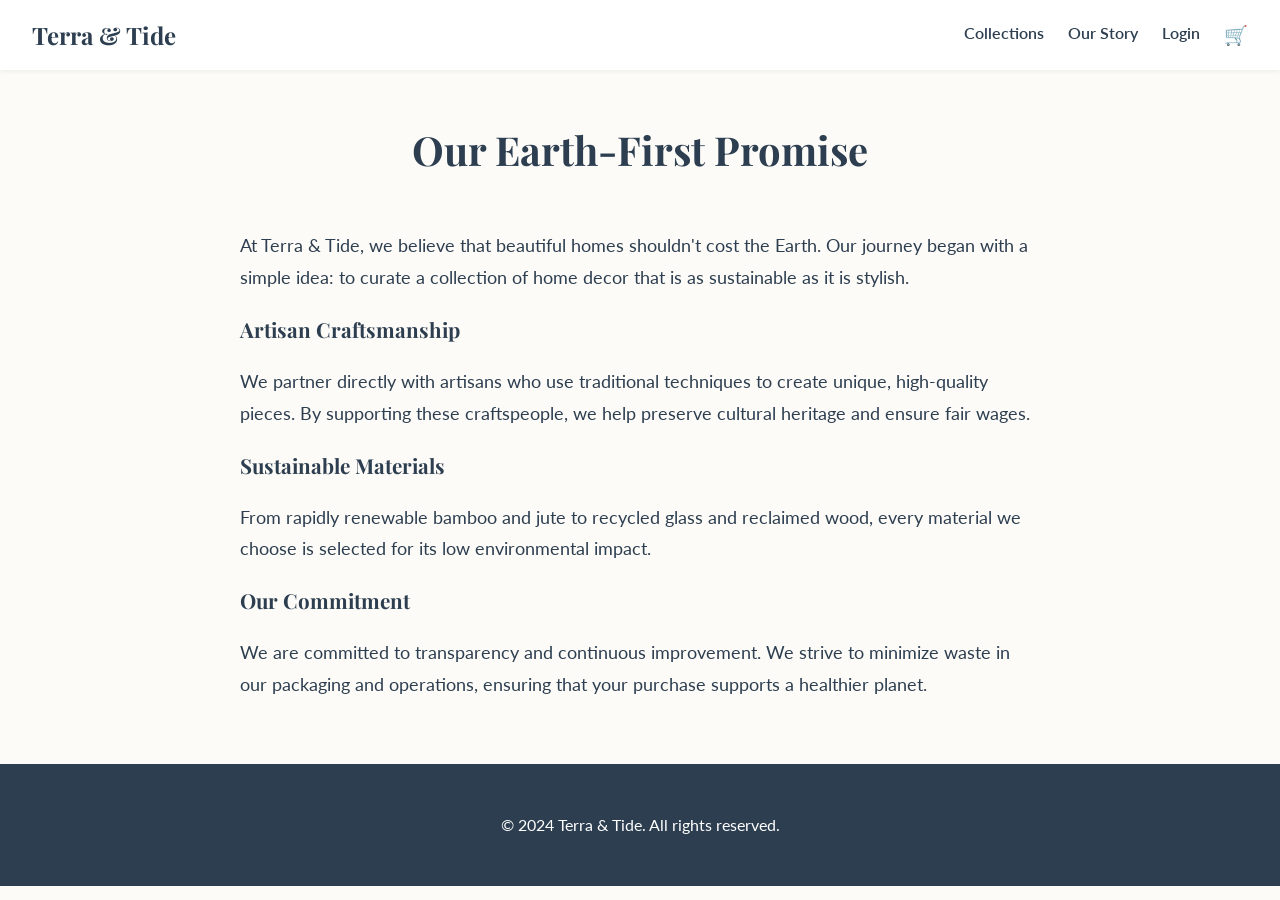
==== about.html @ c0b5a11f "Initialize Terra & Tide E-Commerce Store Co-authored-by: abdo544445 <166471263+abdo544445@users.nore" ====
<!DOCTYPE html>
<html lang="en">
<head>
    <meta charset="UTF-8">
    <meta name="viewport" content="width=device-width, initial-scale=1.0">
    <title>About Us - Terra & Tide</title>
    <link rel="stylesheet" href="style.css">
</head>
<body>
    <header>
        <a href="index.html" class="logo">Terra & Tide</a>
        <nav>
            <ul>
                <li><a href="collections.html">Collections</a></li>
                <li><a href="about.html">Our Story</a></li>
                <li id="nav-auth"><a href="login.html">Login</a></li>
                <li>
                    <a href="cart.html" class="cart-icon">
                        🛒
                        <span id="cart-count">0</span>
                    </a>
                </li>
            </ul>
        </nav>
    </header>

    <div id="toast" class="toast"></div>

    <div class="container">
        <h2 class="section-title">Our Earth-First Promise</h2>
        <div style="max-width: 800px; margin: 0 auto; line-height: 1.8; font-size: 1.1rem;">
            <p>At Terra & Tide, we believe that beautiful homes shouldn't cost the Earth. Our journey began with a simple idea: to curate a collection of home decor that is as sustainable as it is stylish.</p>

            <h3 class="mt-2">Artisan Craftsmanship</h3>
            <p>We partner directly with artisans who use traditional techniques to create unique, high-quality pieces. By supporting these craftspeople, we help preserve cultural heritage and ensure fair wages.</p>

            <h3 class="mt-2">Sustainable Materials</h3>
            <p>From rapidly renewable bamboo and jute to recycled glass and reclaimed wood, every material we choose is selected for its low environmental impact.</p>

            <h3 class="mt-2">Our Commitment</h3>
            <p>We are committed to transparency and continuous improvement. We strive to minimize waste in our packaging and operations, ensuring that your purchase supports a healthier planet.</p>
        </div>
    </div>

    <footer>
        <p>&copy; 2024 Terra & Tide. All rights reserved.</p>
    </footer>

    <script src="script.js"></script>
</body>
</html>
---- style.css ----
/* style.css */
@import url('https://fonts.googleapis.com/css2?family=Lato:wght@400;700&family=Playfair+Display:wght@400;700&display=swap');

:root {
    --primary-color: #2C3E50;
    --secondary-color: #D35400;
    --background-color: #FDFBF7;
    --card-bg-color: #FFFFFF;
    --success-color: #27AE60;
    --text-color: #2C3E50;
    --font-heading: 'Playfair Display', serif;
    --font-body: 'Lato', sans-serif;
}

body {
    font-family: var(--font-body);
    background-color: var(--background-color);
    color: var(--text-color);
    margin: 0;
    padding: 0;
    line-height: 1.6;
}

h1, h2, h3, h4, h5, h6 {
    font-family: var(--font-heading);
    color: var(--primary-color);
    margin-bottom: 1rem;
}

/* Header & Nav */
header {
    background-color: var(--card-bg-color);
    position: sticky;
    top: 0;
    z-index: 1000;
    box-shadow: 0 2px 4px rgba(0,0,0,0.05);
    padding: 1rem 2rem;
    display: flex;
    justify-content: space-between;
    align-items: center;
}

.logo {
    font-family: var(--font-heading);
    font-size: 1.5rem;
    font-weight: bold;
    text-decoration: none;
    color: var(--primary-color);
}

nav ul {
    list-style: none;
    display: flex;
    gap: 1.5rem;
    padding: 0;
    margin: 0;
}

nav li {
    display: inline-block;
}

nav a {
    text-decoration: none;
    color: var(--primary-color);
    font-weight: 600;
    transition: color 0.3s;
}

nav a:hover {
    color: var(--secondary-color);
}

.cart-icon {
    position: relative;
    cursor: pointer;
    font-size: 1.2rem;
}

#cart-count {
    background-color: var(--secondary-color);
    color: white;
    border-radius: 50%;
    padding: 0.1rem 0.4rem;
    font-size: 0.7rem;
    position: absolute;
    top: -8px;
    right: -10px;
}

/* Hero Section */
.hero {
    background-image: url('images/hero-banner.png');
    background-size: cover;
    background-position: center;
    height: 60vh;
    display: flex;
    align-items: center;
    justify-content: center;
    text-align: center;
    color: white;
    position: relative;
}

.hero::after {
    content: '';
    position: absolute;
    top: 0;
    left: 0;
    width: 100%;
    height: 100%;
    background-color: rgba(0,0,0,0.3);
}

.hero-content {
    position: relative;
    z-index: 1;
    background: rgba(255,255,255,0.9);
    padding: 3rem;
    border-radius: 8px;
    color: var(--primary-color);
    max-width: 600px;
}

.btn-cta {
    background-color: var(--secondary-color);
    color: white;
    padding: 1rem 2rem;
    text-decoration: none;
    border-radius: 4px;
    font-weight: bold;
    display: inline-block;
    margin-top: 1.5rem;
    transition: background-color 0.3s;
    text-transform: uppercase;
    letter-spacing: 1px;
}

.btn-cta:hover {
    background-color: #e67e22;
}

/* Grid Layout */
.container {
    max-width: 1200px;
    margin: 3rem auto;
    padding: 0 1.5rem;
}

.product-grid {
    display: grid;
    grid-template-columns: repeat(auto-fill, minmax(280px, 1fr));
    gap: 2rem;
}

/* Cards */
.card {
    background-color: var(--card-bg-color);
    border-radius: 8px;
    overflow: hidden;
    box-shadow: 0 4px 6px rgba(0,0,0,0.05);
    transition: transform 0.3s;
    display: flex;
    flex-direction: column;
}

.card:hover {
    transform: translateY(-5px);
}

.card img {
    width: 100%;
    height: 250px;
    object-fit: cover;
}

.card-body {
    padding: 1.5rem;
    flex-grow: 1;
    display: flex;
    flex-direction: column;
}

.card-title {
    margin-top: 0;
    font-size: 1.2rem;
    margin-bottom: 0.5rem;
}

.card-price {
    font-weight: bold;
    color: var(--secondary-color);
    font-size: 1.1rem;
    margin-bottom: 0.5rem;
}

.sustainability-score {
    font-size: 0.9rem;
    color: var(--text-color);
    margin-bottom: 1.5rem;
    display: flex;
    align-items: center;
    gap: 0.5rem;
    flex-wrap: wrap;
}

.eco-badge {
    background-color: var(--success-color);
    color: white;
    padding: 0.2rem 0.5rem;
    border-radius: 4px;
    font-size: 0.75rem;
    font-weight: bold;
}

.btn-add-cart {
    background-color: var(--primary-color);
    color: white;
    border: none;
    padding: 1rem;
    width: 100%;
    cursor: pointer;
    font-family: var(--font-body);
    font-weight: bold;
    border-radius: 4px;
    margin-top: auto;
    transition: background-color 0.3s;
    text-transform: uppercase;
}

.btn-add-cart:hover {
    background-color: #34495e;
}

/* Toast Notification */
.toast {
    visibility: hidden;
    min-width: 250px;
    background-color: var(--success-color);
    color: #fff;
    text-align: center;
    border-radius: 4px;
    padding: 16px;
    position: fixed;
    z-index: 1001;
    right: 30px;
    top: 80px;
    box-shadow: 0 4px 8px rgba(0,0,0,0.2);
    opacity: 0;
    transition: opacity 0.5s, top 0.5s;
}

.toast.show {
    visibility: visible;
    opacity: 1;
    top: 100px;
}

/* Cart Page */
.cart-table {
    width: 100%;
    border-collapse: collapse;
    margin-bottom: 2rem;
    background: white;
    box-shadow: 0 2px 4px rgba(0,0,0,0.05);
}

.cart-table th {
    background-color: var(--primary-color);
    color: white;
    text-align: left;
    padding: 1rem;
}

.cart-table td {
    padding: 1rem;
    border-bottom: 1px solid #eee;
}

.cart-total {
    text-align: right;
    font-size: 1.5rem;
    font-weight: bold;
    margin-top: 2rem;
    padding: 1rem;
    background: white;
    border-radius: 4px;
}

.btn-checkout {
    background-color: var(--secondary-color);
    color: white;
    padding: 1rem 2rem;
    border: none;
    border-radius: 4px;
    font-size: 1.1rem;
    cursor: pointer;
    margin-top: 1rem;
    float: right;
}

/* Forms */
.auth-form {
    max-width: 400px;
    margin: 4rem auto;
    background: white;
    padding: 2.5rem;
    border-radius: 8px;
    box-shadow: 0 10px 25px rgba(0,0,0,0.05);
}

.form-group {
    margin-bottom: 1.5rem;
}

.form-group label {
    display: block;
    margin-bottom: 0.5rem;
    font-weight: bold;
    color: var(--primary-color);
}

.form-group input {
    width: 100%;
    padding: 0.8rem;
    border: 1px solid #ddd;
    border-radius: 4px;
    font-family: var(--font-body);
    font-size: 1rem;
    box-sizing: border-box; /* Important for padding */
}

.btn-submit {
    width: 100%;
    background-color: var(--secondary-color);
    color: white;
    padding: 1rem;
    border: none;
    border-radius: 4px;
    font-weight: bold;
    cursor: pointer;
    font-size: 1rem;
    transition: background-color 0.3s;
}

.btn-submit:hover {
    background-color: #e67e22;
}

/* Category Collections Page */
.collections-grid {
    display: grid;
    grid-template-columns: repeat(auto-fit, minmax(300px, 1fr));
    gap: 2rem;
}

.collection-card {
    position: relative;
    height: 400px;
    border-radius: 8px;
    overflow: hidden;
    cursor: pointer;
    display: block; /* Make anchor tag behave like block */
}

.collection-card img {
    width: 100%;
    height: 100%;
    object-fit: cover;
    transition: transform 0.5s;
}

.collection-card:hover img {
    transform: scale(1.05);
}

.collection-overlay {
    position: absolute;
    bottom: 0;
    left: 0;
    width: 100%;
    background: linear-gradient(to top, rgba(0,0,0,0.8), transparent);
    padding: 2rem;
    color: white;
    box-sizing: border-box;
}

.collection-title {
    font-family: var(--font-heading);
    font-size: 2rem;
    margin: 0;
    color: white;
}

/* Footer */
footer {
    background-color: var(--primary-color);
    color: white;
    text-align: center;
    padding: 2rem;
    margin-top: 4rem;
}

/* Utilities */
.text-center { text-align: center; }
.mt-2 { margin-top: 1rem; }
.mb-2 { margin-bottom: 1rem; }
.section-title {
    text-align: center;
    font-size: 2.5rem;
    margin-bottom: 3rem;
}
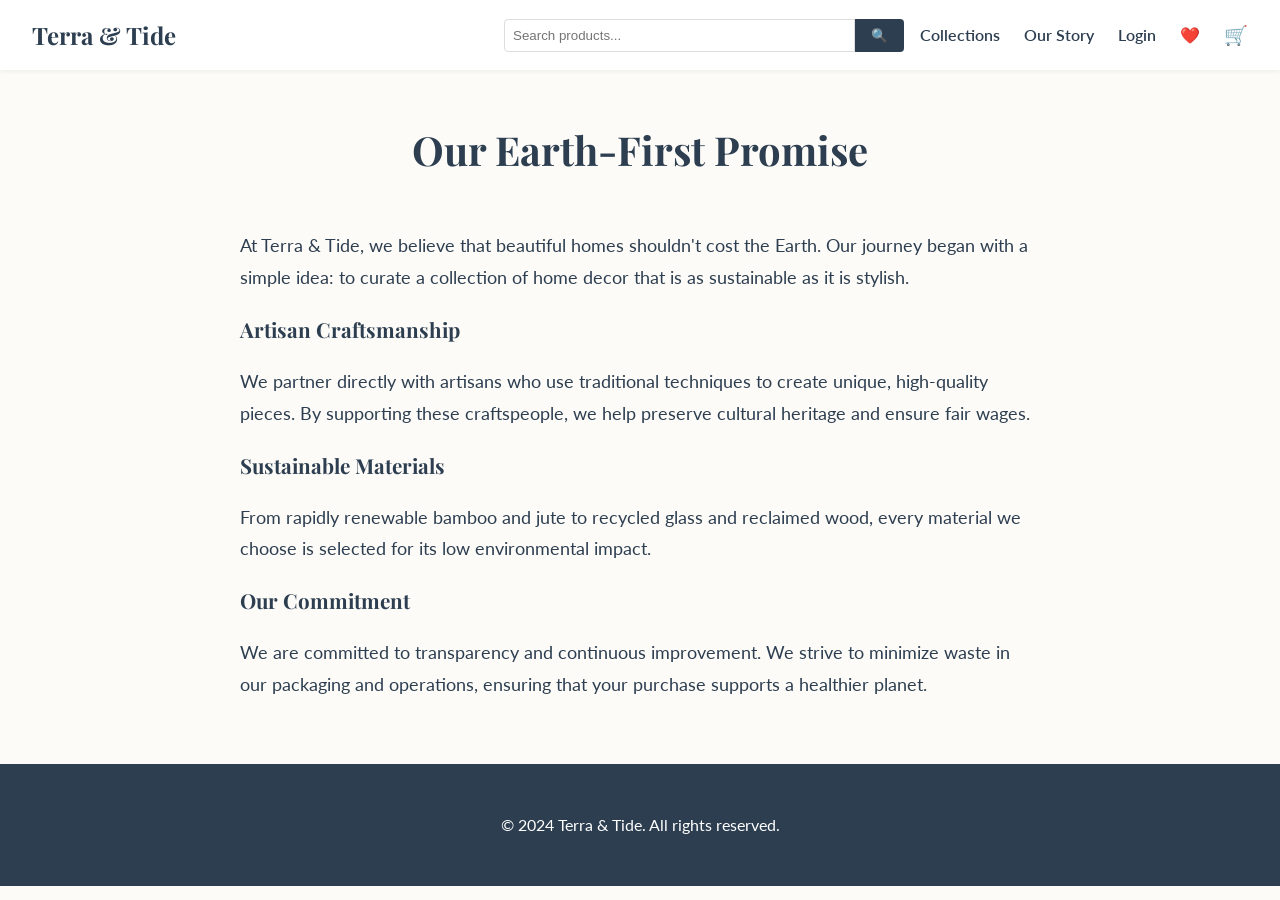
==== commit fe01001e: "Implement enhancements for Terra & Tide (Checkout, Search, Wishlist, Mobile) Co-authored-by: abdo544" ====
--- a/about.html
+++ b/about.html
@@ -8,12 +8,20 @@
 </head>
 <body>
     <header>
-        <a href="index.html" class="logo">Terra & Tide</a>
+        <div class="logo-container">
+            <a href="index.html" class="logo">Terra & Tide</a>
+            <button class="menu-toggle" aria-label="Toggle Menu">☰</button>
+        </div>
+        <div class="search-container">
+            <input type="text" id="search-input" placeholder="Search products...">
+            <button id="search-btn">🔍</button>
+        </div>
         <nav>
             <ul>
                 <li><a href="collections.html">Collections</a></li>
                 <li><a href="about.html">Our Story</a></li>
                 <li id="nav-auth"><a href="login.html">Login</a></li>
+                <li><a href="wishlist.html">❤️</a></li>
                 <li>
                     <a href="cart.html" class="cart-icon">
                         🛒
--- a/style.css
+++ b/style.css
@@ -38,6 +38,14 @@
     display: flex;
     justify-content: space-between;
     align-items: center;
+    flex-wrap: wrap; /* Allow wrapping for mobile */
+}
+
+.logo-container {
+    display: flex;
+    align-items: center;
+    justify-content: space-between;
+    flex: 1;
 }
 
 .logo {
@@ -48,12 +56,50 @@
     color: var(--primary-color);
 }
 
+.menu-toggle {
+    display: none;
+    background: none;
+    border: none;
+    font-size: 1.5rem;
+    cursor: pointer;
+    color: var(--primary-color);
+}
+
+.search-container {
+    display: flex;
+    margin: 0 1rem;
+    flex: 1;
+    max-width: 400px;
+}
+
+#search-input {
+    flex-grow: 1;
+    padding: 0.5rem;
+    border: 1px solid #ddd;
+    border-radius: 4px 0 0 4px;
+}
+
+#search-btn {
+    padding: 0.5rem 1rem;
+    background-color: var(--primary-color);
+    color: white;
+    border: none;
+    border-radius: 0 4px 4px 0;
+    cursor: pointer;
+}
+
+nav {
+    display: flex;
+    align-items: center;
+}
+
 nav ul {
     list-style: none;
     display: flex;
     gap: 1.5rem;
     padding: 0;
     margin: 0;
+    align-items: center;
 }
 
 nav li {
@@ -153,6 +199,22 @@
     gap: 2rem;
 }
 
+/* Filter Controls */
+.filter-controls {
+    display: flex;
+    justify-content: flex-end;
+    gap: 1rem;
+    margin-bottom: 2rem;
+    flex-wrap: wrap;
+}
+
+.filter-controls select {
+    padding: 0.5rem;
+    border: 1px solid #ddd;
+    border-radius: 4px;
+    font-family: var(--font-body);
+}
+
 /* Cards */
 .card {
     background-color: var(--card-bg-color);
@@ -162,6 +224,7 @@
     transition: transform 0.3s;
     display: flex;
     flex-direction: column;
+    position: relative;
 }
 
 .card:hover {
@@ -173,6 +236,33 @@
     height: 250px;
     object-fit: cover;
 }
+
+.wishlist-btn {
+    position: absolute;
+    top: 10px;
+    right: 10px;
+    background: white;
+    border: none;
+    border-radius: 50%;
+    width: 35px;
+    height: 35px;
+    cursor: pointer;
+    font-size: 1.2rem;
+    display: flex;
+    align-items: center;
+    justify-content: center;
+    box-shadow: 0 2px 5px rgba(0,0,0,0.2);
+    transition: transform 0.2s;
+}
+
+.wishlist-btn:hover {
+    transform: scale(1.1);
+}
+
+.wishlist-btn.active {
+    color: red;
+}
+
 
 .card-body {
     padding: 1.5rem;
@@ -297,6 +387,37 @@
     cursor: pointer;
     margin-top: 1rem;
     float: right;
+    text-decoration: none; /* In case it's a link */
+}
+
+/* Checkout Page */
+.checkout-grid {
+    display: grid;
+    grid-template-columns: 2fr 1fr;
+    gap: 2rem;
+}
+
+.checkout-form, .order-summary {
+    background: white;
+    padding: 2rem;
+    border-radius: 8px;
+    box-shadow: 0 4px 6px rgba(0,0,0,0.05);
+}
+
+.summary-item {
+    padding: 0.5rem 0;
+    border-bottom: 1px solid #eee;
+}
+
+/* Profile Page */
+.profile-info {
+    background: white;
+    padding: 2rem;
+    border-radius: 8px;
+    margin-bottom: 2rem;
+    display: flex;
+    justify-content: space-between;
+    align-items: center;
 }
 
 /* Forms */
@@ -410,3 +531,55 @@
     font-size: 2.5rem;
     margin-bottom: 3rem;
 }
+
+/* Mobile Responsiveness */
+@media (max-width: 768px) {
+    .menu-toggle {
+        display: block;
+    }
+
+    header {
+        flex-direction: row;
+        flex-wrap: wrap;
+    }
+
+    .logo-container {
+        flex: 100%;
+        margin-bottom: 1rem;
+    }
+
+    .search-container {
+        order: 2; /* Search bar below nav on mobile? Or above? */
+        flex: 100%;
+        margin: 0 0 1rem 0;
+        max-width: none;
+    }
+
+    nav {
+        display: none;
+        width: 100%;
+        order: 3;
+    }
+
+    nav.active {
+        display: block;
+    }
+
+    nav ul {
+        flex-direction: column;
+        gap: 0;
+        text-align: center;
+        width: 100%;
+    }
+
+    nav li {
+        display: block;
+        width: 100%;
+        padding: 0.5rem 0;
+        border-bottom: 1px solid #eee;
+    }
+
+    .checkout-grid {
+        grid-template-columns: 1fr;
+    }
+}
